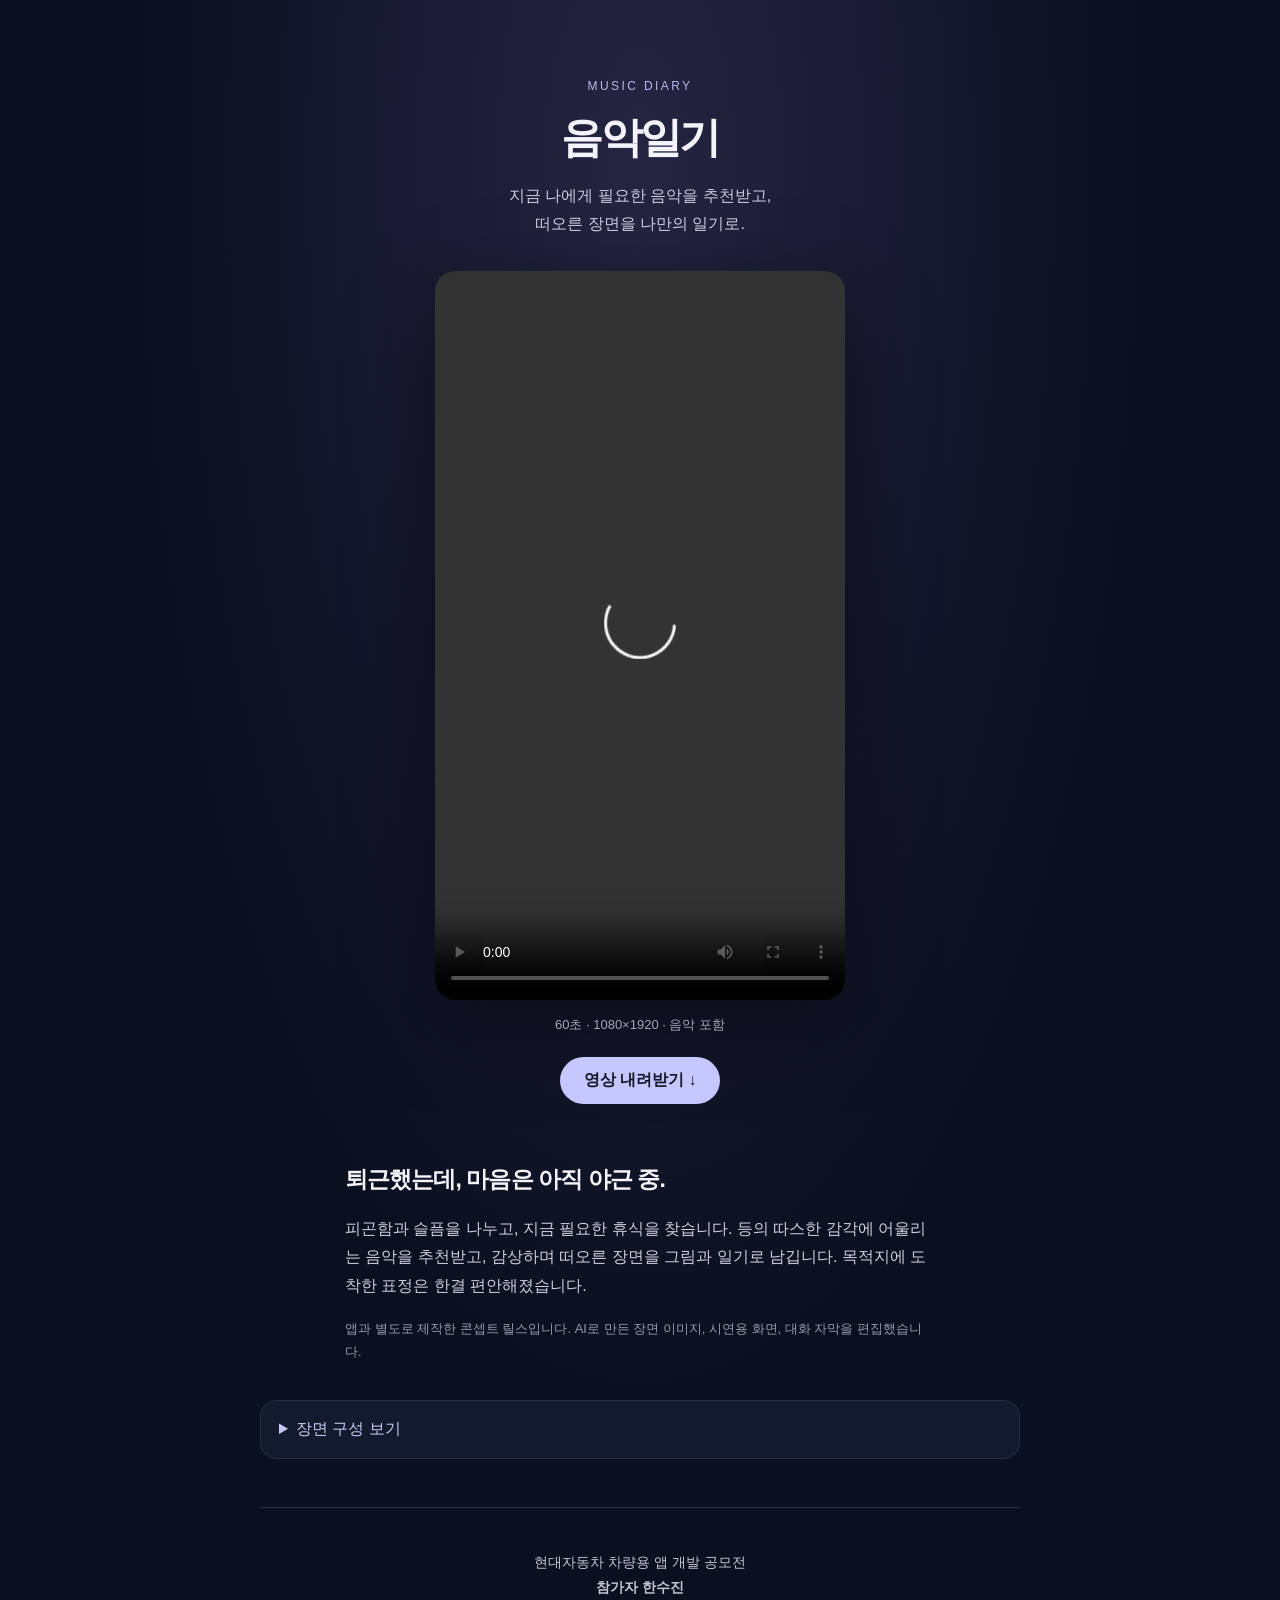
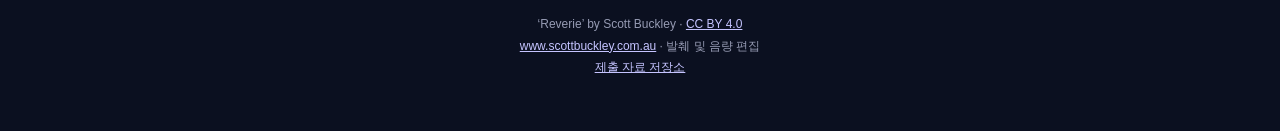
==== index.html @ e68c0955 "Add standalone 60-second Music Diary contest reel" ====
<!doctype html>
<html lang="ko">
<head>
  <meta charset="utf-8">
  <meta name="viewport" content="width=device-width, initial-scale=1">
  <meta name="theme-color" content="#0b1020">
  <meta name="description" content="현대자동차 차량용 앱 개발 공모전 참가자 한수진의 음악일기 콘셉트 릴스입니다.">
  <meta http-equiv="Content-Security-Policy" content="default-src 'self'; style-src 'self'; media-src 'self'; img-src 'self'; object-src 'none'; base-uri 'none'">
  <title>음악일기 · 공모전 제출 영상</title>
  <link rel="stylesheet" href="styles.css">
</head>
<body>
  <main>
    <p class="eyebrow">MUSIC DIARY</p>
    <h1>음악일기</h1>
    <p class="intro">지금 나에게 필요한 음악을 추천받고,<br>떠오른 장면을 나만의 일기로.</p>
    <video controls playsinline preload="metadata" aria-label="음악일기 60초 콘셉트 릴스">
      <source src="assets/music-diary-reel.mp4" type="video/mp4">
      <a href="assets/music-diary-reel.mp4">릴스 영상 내려받기</a>
    </video>
    <p class="caption">60초 · 1080×1920 · 음악 포함</p>
    <a class="download" href="assets/music-diary-reel.mp4" download>영상 내려받기 ↓</a>
    <section>
      <h2>퇴근했는데, 마음은 아직 야근 중.</h2>
      <p>피곤함과 슬픔을 나누고, 지금 필요한 휴식을 찾습니다. 등의 따스한 감각에 어울리는 음악을 추천받고, 감상하며 떠오른 장면을 그림과 일기로 남깁니다. 목적지에 도착한 표정은 한결 편안해졌습니다.</p>
      <p class="note">앱과 별도로 제작한 콘셉트 릴스입니다. AI로 만든 장면 이미지, 시연용 화면, 대화 자막을 편집했습니다.</p>
    </section>
    <details><summary>장면 구성 보기</summary><img src="assets/reel-contact-sheet.jpg" alt="퇴근길 현대자동차 탑승부터 상태·감정·필요한 휴식과 몸의 감각, 음악 추천까지의 장면" width="1080" height="1030" loading="lazy"><img src="assets/reel-contact-sheet-2.jpg" alt="첫 곡 선택, 심상 질문, 음악 감상, 담요와 빗창의 심상, 일기 저장, 편안한 하차와 참가자 엔드카드" width="1080" height="1030" loading="lazy"></details>
    <footer>
      <p>현대자동차 차량용 앱 개발 공모전<br><strong>참가자 한수진</strong></p>
      <p class="credit">‘Reverie’ by Scott Buckley · <a href="https://creativecommons.org/licenses/by/4.0/">CC BY 4.0</a><br><a href="https://www.scottbuckley.com.au/library/reverie/">www.scottbuckley.com.au</a> · 발췌 및 음량 편집<br><a href="https://github.com/sherry09022/music-diary-showcase">제출 자료 저장소</a></p>
    </footer>
  </main>
</body>
</html>
---- styles.css ----
:root{color-scheme:dark;font-family:-apple-system,BlinkMacSystemFont,"Apple SD Gothic Neo","Noto Sans KR",sans-serif;background:#0b1020;color:#f4f3fb}*{box-sizing:border-box}body{margin:0;background:radial-gradient(ellipse at 50% 10%,#242541 0,transparent 55%)}main{width:min(100% - 40px,760px);margin:0 auto;padding:64px 0 40px;text-align:center}.eyebrow{font-size:12px;letter-spacing:.2em;color:#b9b8e9}h1{font-size:42px;letter-spacing:-.06em;margin:12px 0}p{line-height:1.8}.intro{color:#cbcbdc;margin-bottom:32px}video{display:block;width:min(100%,410px);aspect-ratio:9/16;margin:auto;background:#070b12;border-radius:20px;box-shadow:0 24px 90px #0007}.caption{font-size:13px;color:#a4a7bb}.download{display:inline-block;padding:13px 24px;border-radius:30px;background:#c7c7ff;color:#17182a;text-decoration:none;font-weight:600;margin:8px 0 24px}section{max-width:590px;margin:36px auto;text-align:left}h2{font-size:23px;letter-spacing:-.04em}section p{color:#cecedc}.note{font-size:13px;color:#959ab1!important}details{margin:30px 0;text-align:left;background:#141a2d;border:1px solid #272c43;border-radius:16px;padding:18px}summary{cursor:pointer;color:#c8c7f3}details img{display:block;width:100%;height:auto;margin-top:18px;border-radius:8px}footer{margin-top:48px;padding-top:28px;border-top:1px solid #282e44;font-size:14px;color:#c4c4d7}.credit{font-size:12px;color:#969bb3}a{color:#c5c4ff}a:focus-visible,summary:focus-visible{outline:3px solid #eee;outline-offset:5px}@media(max-width:480px){main{padding-top:36px}h1{font-size:36px}h2{font-size:21px}section{margin:28px auto}}
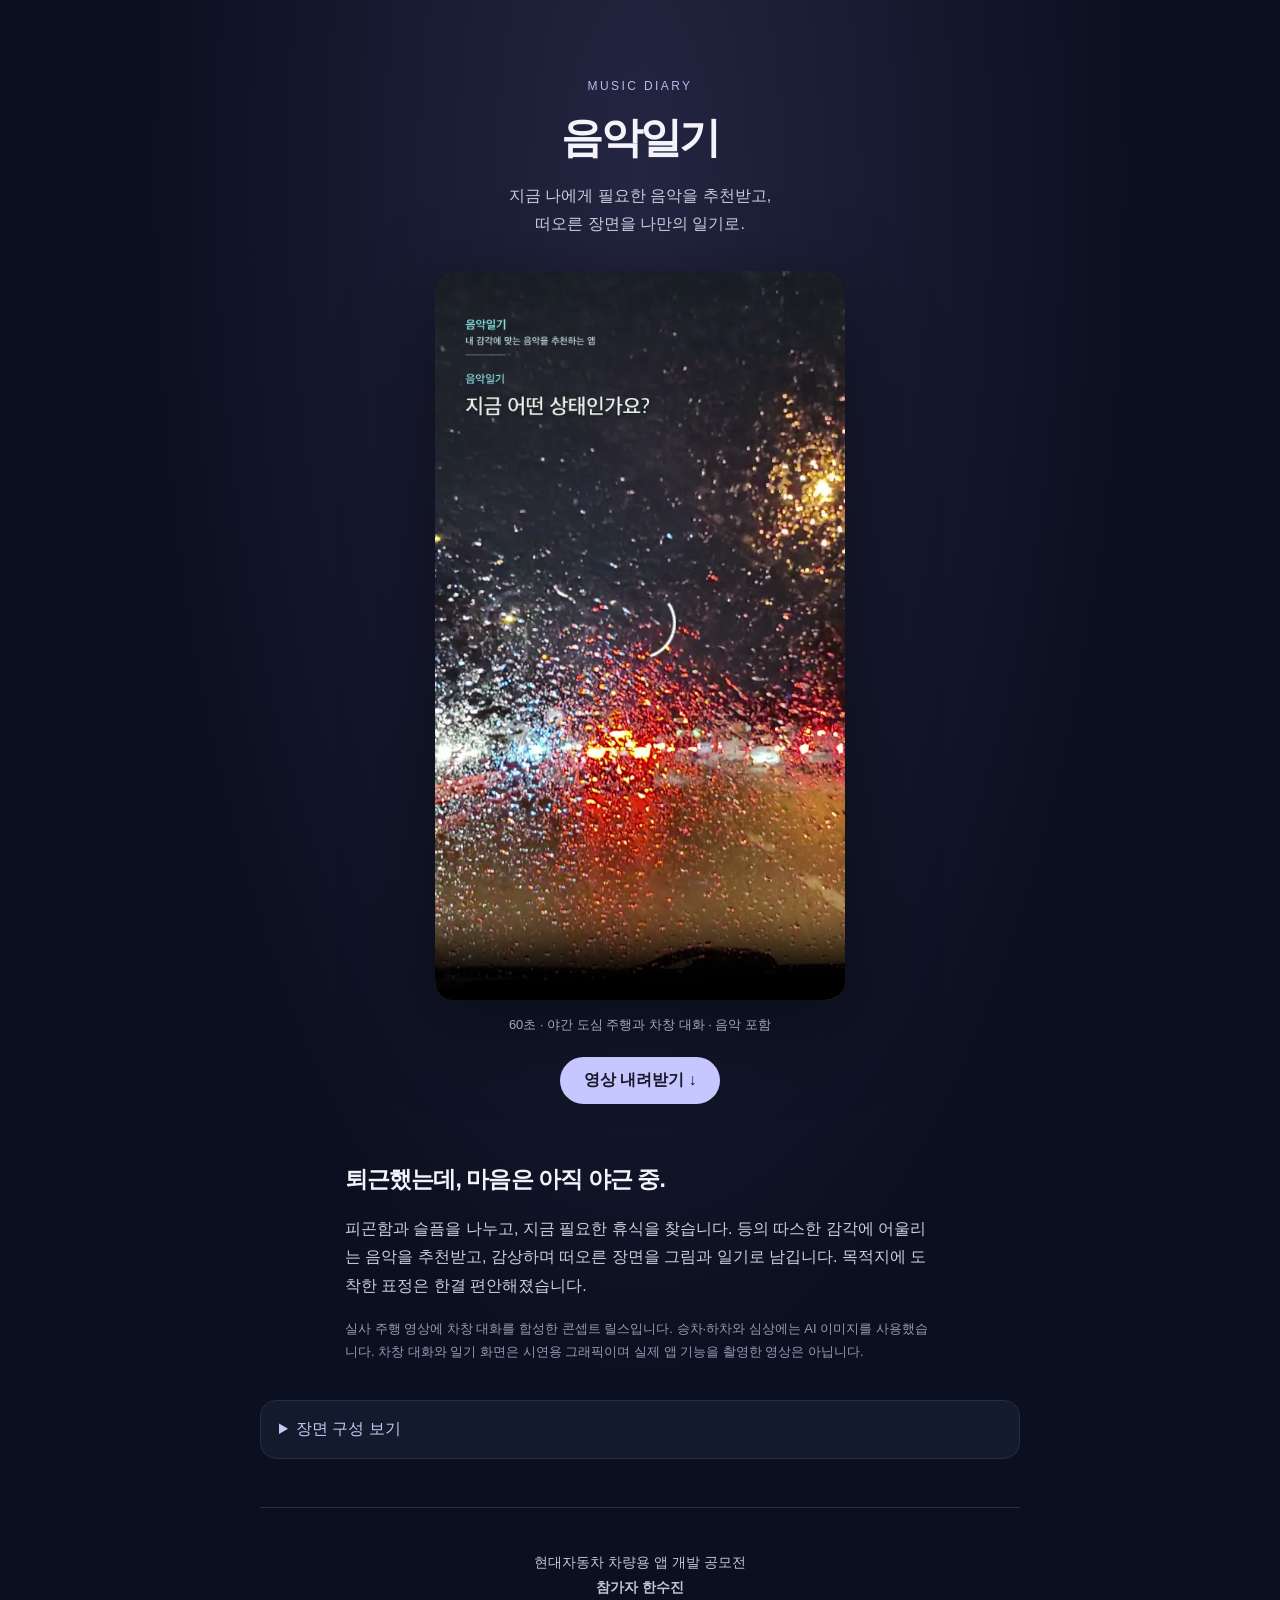
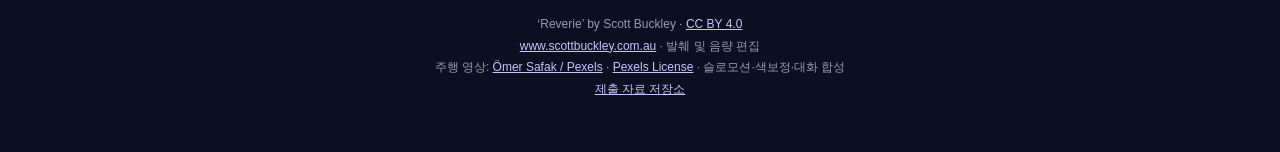
==== commit b0d5072e: "Replace reel driving sequence with rainy night city footage and windshield dialogue" ====
--- a/index.html
+++ b/index.html
@@ -14,21 +14,21 @@
     <p class="eyebrow">MUSIC DIARY</p>
     <h1>음악일기</h1>
     <p class="intro">지금 나에게 필요한 음악을 추천받고,<br>떠오른 장면을 나만의 일기로.</p>
-    <video controls playsinline preload="metadata" aria-label="음악일기 60초 콘셉트 릴스">
-      <source src="assets/music-diary-reel.mp4" type="video/mp4">
-      <a href="assets/music-diary-reel.mp4">릴스 영상 내려받기</a>
+    <video controls playsinline preload="metadata" poster="assets/reel-poster.jpg?v=night-city-20261115" aria-label="와이퍼와 실사 주행 영상 위 차창 대화가 담긴 음악일기 60초 콘셉트 릴스">
+      <source src="assets/music-diary-reel.mp4?v=night-city-20261115" type="video/mp4">
+      <a href="assets/music-diary-reel.mp4?v=night-city-20261115">릴스 영상 내려받기</a>
     </video>
-    <p class="caption">60초 · 1080×1920 · 음악 포함</p>
-    <a class="download" href="assets/music-diary-reel.mp4" download>영상 내려받기 ↓</a>
+    <p class="caption">60초 · 야간 도심 주행과 차창 대화 · 음악 포함</p>
+    <a class="download" href="assets/music-diary-reel.mp4?v=night-city-20261115" download>영상 내려받기 ↓</a>
     <section>
       <h2>퇴근했는데, 마음은 아직 야근 중.</h2>
       <p>피곤함과 슬픔을 나누고, 지금 필요한 휴식을 찾습니다. 등의 따스한 감각에 어울리는 음악을 추천받고, 감상하며 떠오른 장면을 그림과 일기로 남깁니다. 목적지에 도착한 표정은 한결 편안해졌습니다.</p>
-      <p class="note">앱과 별도로 제작한 콘셉트 릴스입니다. AI로 만든 장면 이미지, 시연용 화면, 대화 자막을 편집했습니다.</p>
+      <p class="note">실사 주행 영상에 차창 대화를 합성한 콘셉트 릴스입니다. 승차·하차와 심상에는 AI 이미지를 사용했습니다. 차창 대화와 일기 화면은 시연용 그래픽이며 실제 앱 기능을 촬영한 영상은 아닙니다.</p>
     </section>
     <details><summary>장면 구성 보기</summary><img src="assets/reel-contact-sheet.jpg" alt="퇴근길 현대자동차 탑승부터 상태·감정·필요한 휴식과 몸의 감각, 음악 추천까지의 장면" width="1080" height="1030" loading="lazy"><img src="assets/reel-contact-sheet-2.jpg" alt="첫 곡 선택, 심상 질문, 음악 감상, 담요와 빗창의 심상, 일기 저장, 편안한 하차와 참가자 엔드카드" width="1080" height="1030" loading="lazy"></details>
     <footer>
       <p>현대자동차 차량용 앱 개발 공모전<br><strong>참가자 한수진</strong></p>
-      <p class="credit">‘Reverie’ by Scott Buckley · <a href="https://creativecommons.org/licenses/by/4.0/">CC BY 4.0</a><br><a href="https://www.scottbuckley.com.au/library/reverie/">www.scottbuckley.com.au</a> · 발췌 및 음량 편집<br><a href="https://github.com/sherry09022/music-diary-showcase">제출 자료 저장소</a></p>
+      <p class="credit">‘Reverie’ by Scott Buckley · <a href="https://creativecommons.org/licenses/by/4.0/">CC BY 4.0</a><br><a href="https://www.scottbuckley.com.au/library/reverie/">www.scottbuckley.com.au</a> · 발췌 및 음량 편집<br>주행 영상: <a href="https://www.pexels.com/video/nighttime-rainy-highway-traffic-scene-35584072/">Ömer Safak / Pexels</a> · <a href="https://www.pexels.com/license/">Pexels License</a> · 슬로모션·색보정·대화 합성<br><a href="https://github.com/sherry09022/music-diary-showcase">제출 자료 저장소</a></p>
     </footer>
   </main>
 </body>
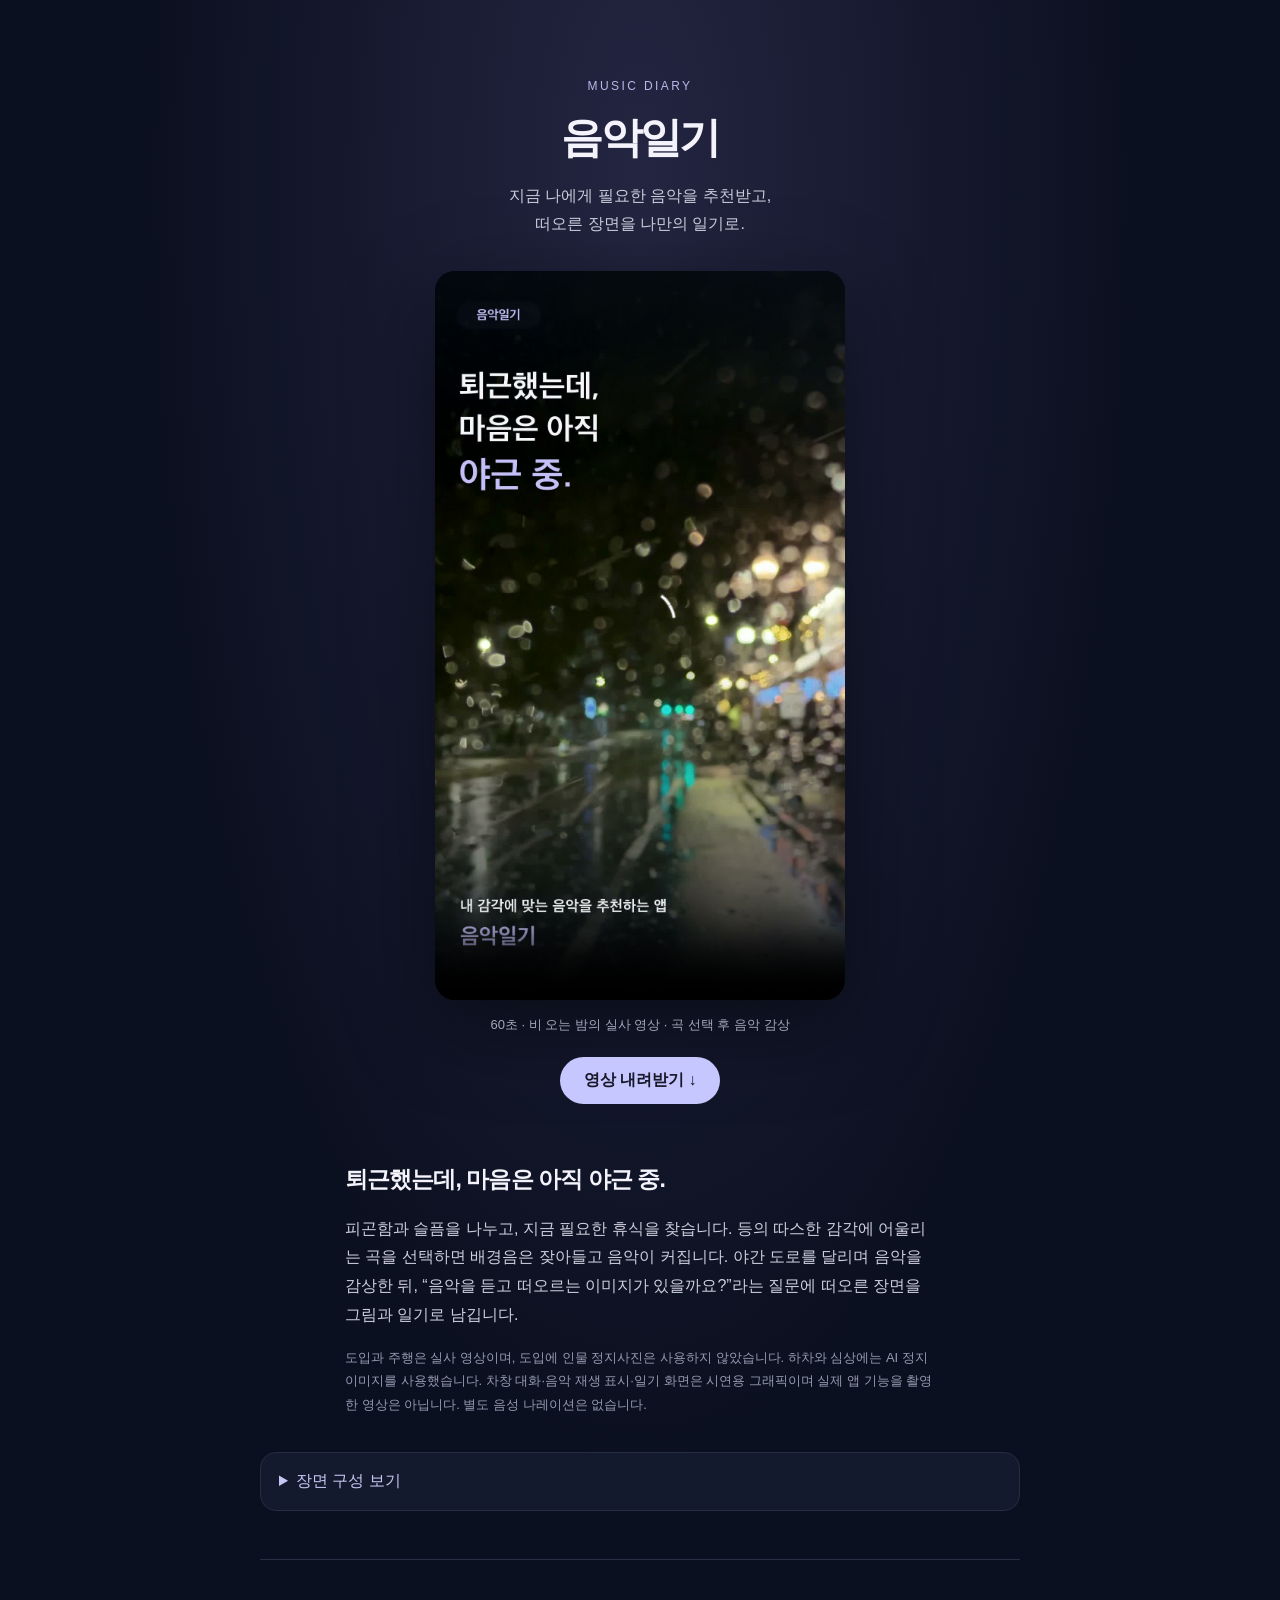
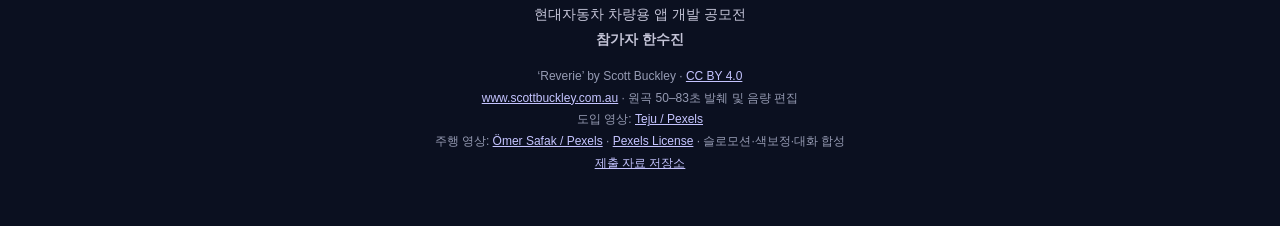
==== commit fb75c97a: "Use a live-action opening and highlight selected music in the reel" ====
--- a/index.html
+++ b/index.html
@@ -14,21 +14,21 @@
     <p class="eyebrow">MUSIC DIARY</p>
     <h1>음악일기</h1>
     <p class="intro">지금 나에게 필요한 음악을 추천받고,<br>떠오른 장면을 나만의 일기로.</p>
-    <video controls playsinline preload="metadata" poster="assets/reel-poster.jpg?v=night-city-20261115" aria-label="와이퍼와 실사 주행 영상 위 차창 대화가 담긴 음악일기 60초 콘셉트 릴스">
-      <source src="assets/music-diary-reel.mp4?v=night-city-20261115" type="video/mp4">
-      <a href="assets/music-diary-reel.mp4?v=night-city-20261115">릴스 영상 내려받기</a>
+    <video controls playsinline preload="metadata" poster="assets/reel-poster.jpg?v=live-intro-20261115" aria-label="곡을 선택하고 야간 주행 중 음악을 감상하는 음악일기 60초 콘셉트 릴스">
+      <source src="assets/music-diary-reel.mp4?v=live-intro-20261115" type="video/mp4">
+      <a href="assets/music-diary-reel.mp4?v=live-intro-20261115">릴스 영상 내려받기</a>
     </video>
-    <p class="caption">60초 · 야간 도심 주행과 차창 대화 · 음악 포함</p>
-    <a class="download" href="assets/music-diary-reel.mp4?v=night-city-20261115" download>영상 내려받기 ↓</a>
+    <p class="caption">60초 · 비 오는 밤의 실사 영상 · 곡 선택 후 음악 감상</p>
+    <a class="download" href="assets/music-diary-reel.mp4?v=live-intro-20261115" download>영상 내려받기 ↓</a>
     <section>
       <h2>퇴근했는데, 마음은 아직 야근 중.</h2>
-      <p>피곤함과 슬픔을 나누고, 지금 필요한 휴식을 찾습니다. 등의 따스한 감각에 어울리는 음악을 추천받고, 감상하며 떠오른 장면을 그림과 일기로 남깁니다. 목적지에 도착한 표정은 한결 편안해졌습니다.</p>
-      <p class="note">실사 주행 영상에 차창 대화를 합성한 콘셉트 릴스입니다. 승차·하차와 심상에는 AI 이미지를 사용했습니다. 차창 대화와 일기 화면은 시연용 그래픽이며 실제 앱 기능을 촬영한 영상은 아닙니다.</p>
+      <p>피곤함과 슬픔을 나누고, 지금 필요한 휴식을 찾습니다. 등의 따스한 감각에 어울리는 곡을 선택하면 배경음은 잦아들고 음악이 커집니다. 야간 도로를 달리며 음악을 감상한 뒤, “음악을 듣고 떠오르는 이미지가 있을까요?”라는 질문에 떠오른 장면을 그림과 일기로 남깁니다.</p>
+      <p class="note">도입과 주행은 실사 영상이며, 도입에 인물 정지사진은 사용하지 않았습니다. 하차와 심상에는 AI 정지 이미지를 사용했습니다. 차창 대화·음악 재생 표시·일기 화면은 시연용 그래픽이며 실제 앱 기능을 촬영한 영상은 아닙니다. 별도 음성 나레이션은 없습니다.</p>
     </section>
-    <details><summary>장면 구성 보기</summary><img src="assets/reel-contact-sheet.jpg" alt="퇴근길 현대자동차 탑승부터 상태·감정·필요한 휴식과 몸의 감각, 음악 추천까지의 장면" width="1080" height="1030" loading="lazy"><img src="assets/reel-contact-sheet-2.jpg" alt="첫 곡 선택, 심상 질문, 음악 감상, 담요와 빗창의 심상, 일기 저장, 편안한 하차와 참가자 엔드카드" width="1080" height="1030" loading="lazy"></details>
+    <details><summary>장면 구성 보기</summary><img src="assets/reel-contact-sheet.jpg?v=live-intro-20261115" alt="비 오는 밤의 실사 도입부터 상태·감정·필요한 휴식과 몸의 감각, 음악 추천까지의 장면" width="1080" height="1030" loading="lazy"><img src="assets/reel-contact-sheet-2.jpg?v=live-intro-20261115" alt="첫 곡 선택, 야간 주행 중 음악 감상, 심상 질문과 담요·빗창의 심상, 일기 저장, 편안한 하차와 참가자 엔드카드" width="1080" height="1030" loading="lazy"></details>
     <footer>
       <p>현대자동차 차량용 앱 개발 공모전<br><strong>참가자 한수진</strong></p>
-      <p class="credit">‘Reverie’ by Scott Buckley · <a href="https://creativecommons.org/licenses/by/4.0/">CC BY 4.0</a><br><a href="https://www.scottbuckley.com.au/library/reverie/">www.scottbuckley.com.au</a> · 발췌 및 음량 편집<br>주행 영상: <a href="https://www.pexels.com/video/nighttime-rainy-highway-traffic-scene-35584072/">Ömer Safak / Pexels</a> · <a href="https://www.pexels.com/license/">Pexels License</a> · 슬로모션·색보정·대화 합성<br><a href="https://github.com/sherry09022/music-diary-showcase">제출 자료 저장소</a></p>
+      <p class="credit">‘Reverie’ by Scott Buckley · <a href="https://creativecommons.org/licenses/by/4.0/">CC BY 4.0</a><br><a href="https://www.scottbuckley.com.au/library/reverie/">www.scottbuckley.com.au</a> · 원곡 50–83초 발췌 및 음량 편집<br>도입 영상: <a href="https://www.pexels.com/video/rainy-night-street-with-blurred-lights-35180823/">Teju / Pexels</a><br>주행 영상: <a href="https://www.pexels.com/video/nighttime-rainy-highway-traffic-scene-35584072/">Ömer Safak / Pexels</a> · <a href="https://www.pexels.com/license/">Pexels License</a> · 슬로모션·색보정·대화 합성<br><a href="https://github.com/sherry09022/music-diary-showcase">제출 자료 저장소</a></p>
     </footer>
   </main>
 </body>
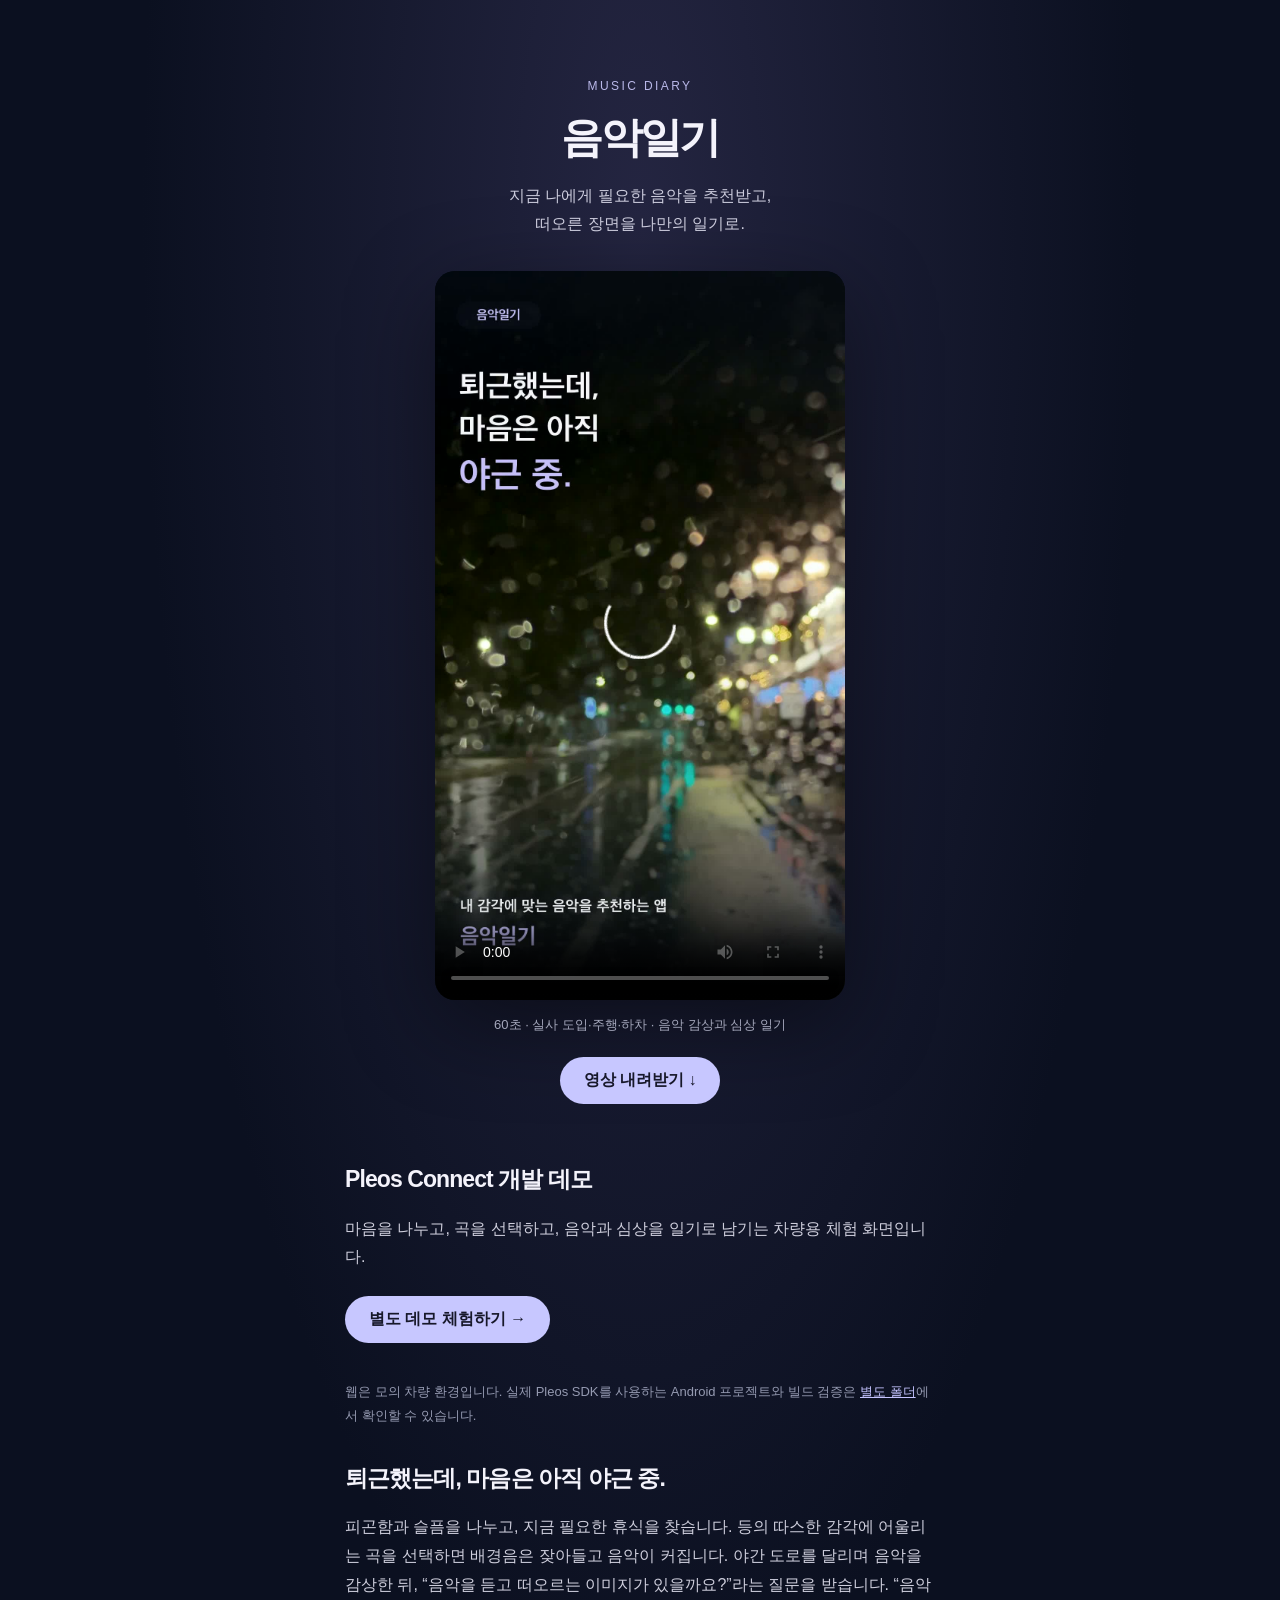
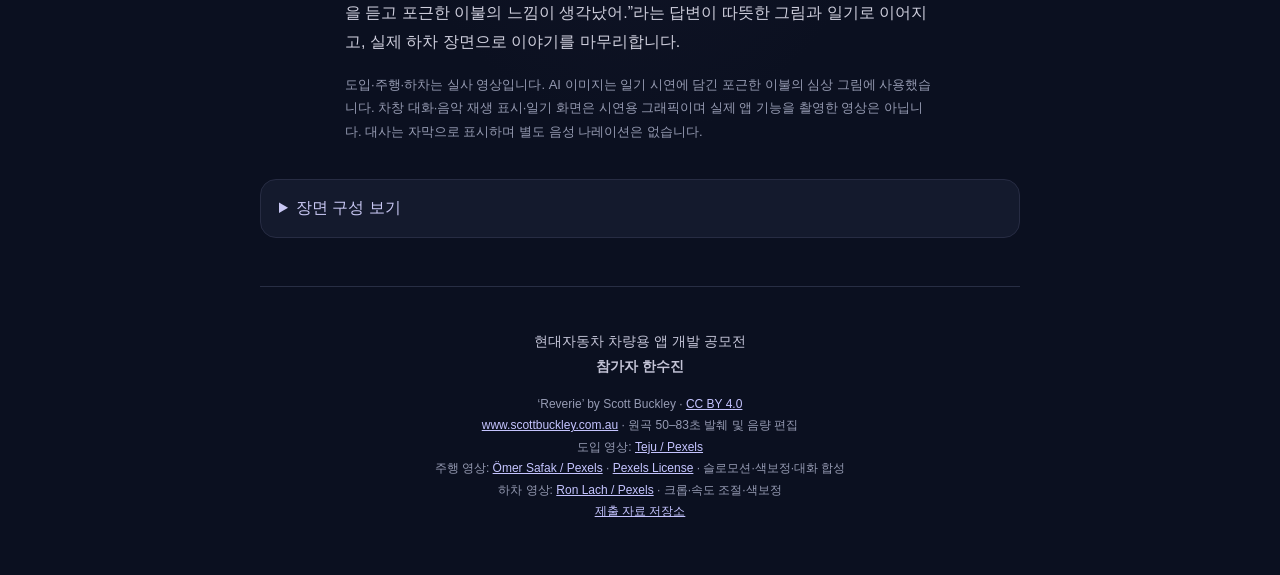
==== commit 0d49f7ee: "Add isolated Pleos SDK demo and update live-action reel" ====
--- a/index.html
+++ b/index.html
@@ -14,21 +14,27 @@
     <p class="eyebrow">MUSIC DIARY</p>
     <h1>음악일기</h1>
     <p class="intro">지금 나에게 필요한 음악을 추천받고,<br>떠오른 장면을 나만의 일기로.</p>
-    <video controls playsinline preload="metadata" poster="assets/reel-poster.jpg?v=live-intro-20261115" aria-label="곡을 선택하고 야간 주행 중 음악을 감상하는 음악일기 60초 콘셉트 릴스">
-      <source src="assets/music-diary-reel.mp4?v=live-intro-20261115" type="video/mp4">
-      <a href="assets/music-diary-reel.mp4?v=live-intro-20261115">릴스 영상 내려받기</a>
+    <video controls playsinline preload="metadata" poster="assets/reel-poster.jpg?v=live-exit-20261115" aria-label="곡 선택과 야간 주행 중 음악 감상, 포근한 이불의 심상 일기와 실제 하차를 담은 음악일기 60초 콘셉트 릴스">
+      <source src="assets/music-diary-reel.mp4?v=live-exit-20261115" type="video/mp4">
+      <a href="assets/music-diary-reel.mp4?v=live-exit-20261115">릴스 영상 내려받기</a>
     </video>
-    <p class="caption">60초 · 비 오는 밤의 실사 영상 · 곡 선택 후 음악 감상</p>
-    <a class="download" href="assets/music-diary-reel.mp4?v=live-intro-20261115" download>영상 내려받기 ↓</a>
+    <p class="caption">60초 · 실사 도입·주행·하차 · 음악 감상과 심상 일기</p>
+    <a class="download" href="assets/music-diary-reel.mp4?v=live-exit-20261115" download>영상 내려받기 ↓</a>
+    <section>
+      <h2>Pleos Connect 개발 데모</h2>
+      <p>마음을 나누고, 곡을 선택하고, 음악과 심상을 일기로 남기는 차량용 체험 화면입니다.</p>
+      <a class="download" href="pleos-demo/">별도 데모 체험하기 →</a>
+      <p class="note">웹은 모의 차량 환경입니다. 실제 Pleos SDK를 사용하는 Android 프로젝트와 빌드 검증은 <a href="https://github.com/sherry09022/music-diary-showcase/tree/main/pleos-demo">별도 폴더</a>에서 확인할 수 있습니다.</p>
+    </section>
     <section>
       <h2>퇴근했는데, 마음은 아직 야근 중.</h2>
-      <p>피곤함과 슬픔을 나누고, 지금 필요한 휴식을 찾습니다. 등의 따스한 감각에 어울리는 곡을 선택하면 배경음은 잦아들고 음악이 커집니다. 야간 도로를 달리며 음악을 감상한 뒤, “음악을 듣고 떠오르는 이미지가 있을까요?”라는 질문에 떠오른 장면을 그림과 일기로 남깁니다.</p>
-      <p class="note">도입과 주행은 실사 영상이며, 도입에 인물 정지사진은 사용하지 않았습니다. 하차와 심상에는 AI 정지 이미지를 사용했습니다. 차창 대화·음악 재생 표시·일기 화면은 시연용 그래픽이며 실제 앱 기능을 촬영한 영상은 아닙니다. 별도 음성 나레이션은 없습니다.</p>
+      <p>피곤함과 슬픔을 나누고, 지금 필요한 휴식을 찾습니다. 등의 따스한 감각에 어울리는 곡을 선택하면 배경음은 잦아들고 음악이 커집니다. 야간 도로를 달리며 음악을 감상한 뒤, “음악을 듣고 떠오르는 이미지가 있을까요?”라는 질문을 받습니다. “음악을 듣고 포근한 이불의 느낌이 생각났어.”라는 답변이 따뜻한 그림과 일기로 이어지고, 실제 하차 장면으로 이야기를 마무리합니다.</p>
+      <p class="note">도입·주행·하차는 실사 영상입니다. AI 이미지는 일기 시연에 담긴 포근한 이불의 심상 그림에 사용했습니다. 차창 대화·음악 재생 표시·일기 화면은 시연용 그래픽이며 실제 앱 기능을 촬영한 영상은 아닙니다. 대사는 자막으로 표시하며 별도 음성 나레이션은 없습니다.</p>
     </section>
-    <details><summary>장면 구성 보기</summary><img src="assets/reel-contact-sheet.jpg?v=live-intro-20261115" alt="비 오는 밤의 실사 도입부터 상태·감정·필요한 휴식과 몸의 감각, 음악 추천까지의 장면" width="1080" height="1030" loading="lazy"><img src="assets/reel-contact-sheet-2.jpg?v=live-intro-20261115" alt="첫 곡 선택, 야간 주행 중 음악 감상, 심상 질문과 담요·빗창의 심상, 일기 저장, 편안한 하차와 참가자 엔드카드" width="1080" height="1030" loading="lazy"></details>
+    <details><summary>장면 구성 보기</summary><img src="assets/reel-contact-sheet.jpg?v=live-exit-20261115" alt="비 오는 밤의 실사 도입부터 상태·감정·필요한 휴식과 몸의 감각, 음악 추천까지의 장면" width="1080" height="1030" loading="lazy"><img src="assets/reel-contact-sheet-2.jpg?v=live-exit-20261115" alt="첫 곡 선택, 야간 주행 중 음악 감상, 심상 질문과 포근한 이불의 심상, 일기 저장, 실제 하차와 참가자 엔드카드" width="1080" height="1030" loading="lazy"></details>
     <footer>
       <p>현대자동차 차량용 앱 개발 공모전<br><strong>참가자 한수진</strong></p>
-      <p class="credit">‘Reverie’ by Scott Buckley · <a href="https://creativecommons.org/licenses/by/4.0/">CC BY 4.0</a><br><a href="https://www.scottbuckley.com.au/library/reverie/">www.scottbuckley.com.au</a> · 원곡 50–83초 발췌 및 음량 편집<br>도입 영상: <a href="https://www.pexels.com/video/rainy-night-street-with-blurred-lights-35180823/">Teju / Pexels</a><br>주행 영상: <a href="https://www.pexels.com/video/nighttime-rainy-highway-traffic-scene-35584072/">Ömer Safak / Pexels</a> · <a href="https://www.pexels.com/license/">Pexels License</a> · 슬로모션·색보정·대화 합성<br><a href="https://github.com/sherry09022/music-diary-showcase">제출 자료 저장소</a></p>
+      <p class="credit">‘Reverie’ by Scott Buckley · <a href="https://creativecommons.org/licenses/by/4.0/">CC BY 4.0</a><br><a href="https://www.scottbuckley.com.au/library/reverie/">www.scottbuckley.com.au</a> · 원곡 50–83초 발췌 및 음량 편집<br>도입 영상: <a href="https://www.pexels.com/video/rainy-night-street-with-blurred-lights-35180823/">Teju / Pexels</a><br>주행 영상: <a href="https://www.pexels.com/video/nighttime-rainy-highway-traffic-scene-35584072/">Ömer Safak / Pexels</a> · <a href="https://www.pexels.com/license/">Pexels License</a> · 슬로모션·색보정·대화 합성<br>하차 영상: <a href="https://www.pexels.com/video/a-woman-getting-out-of-a-car-9520614/">Ron Lach / Pexels</a> · 크롭·속도 조절·색보정<br><a href="https://github.com/sherry09022/music-diary-showcase">제출 자료 저장소</a></p>
     </footer>
   </main>
 </body>
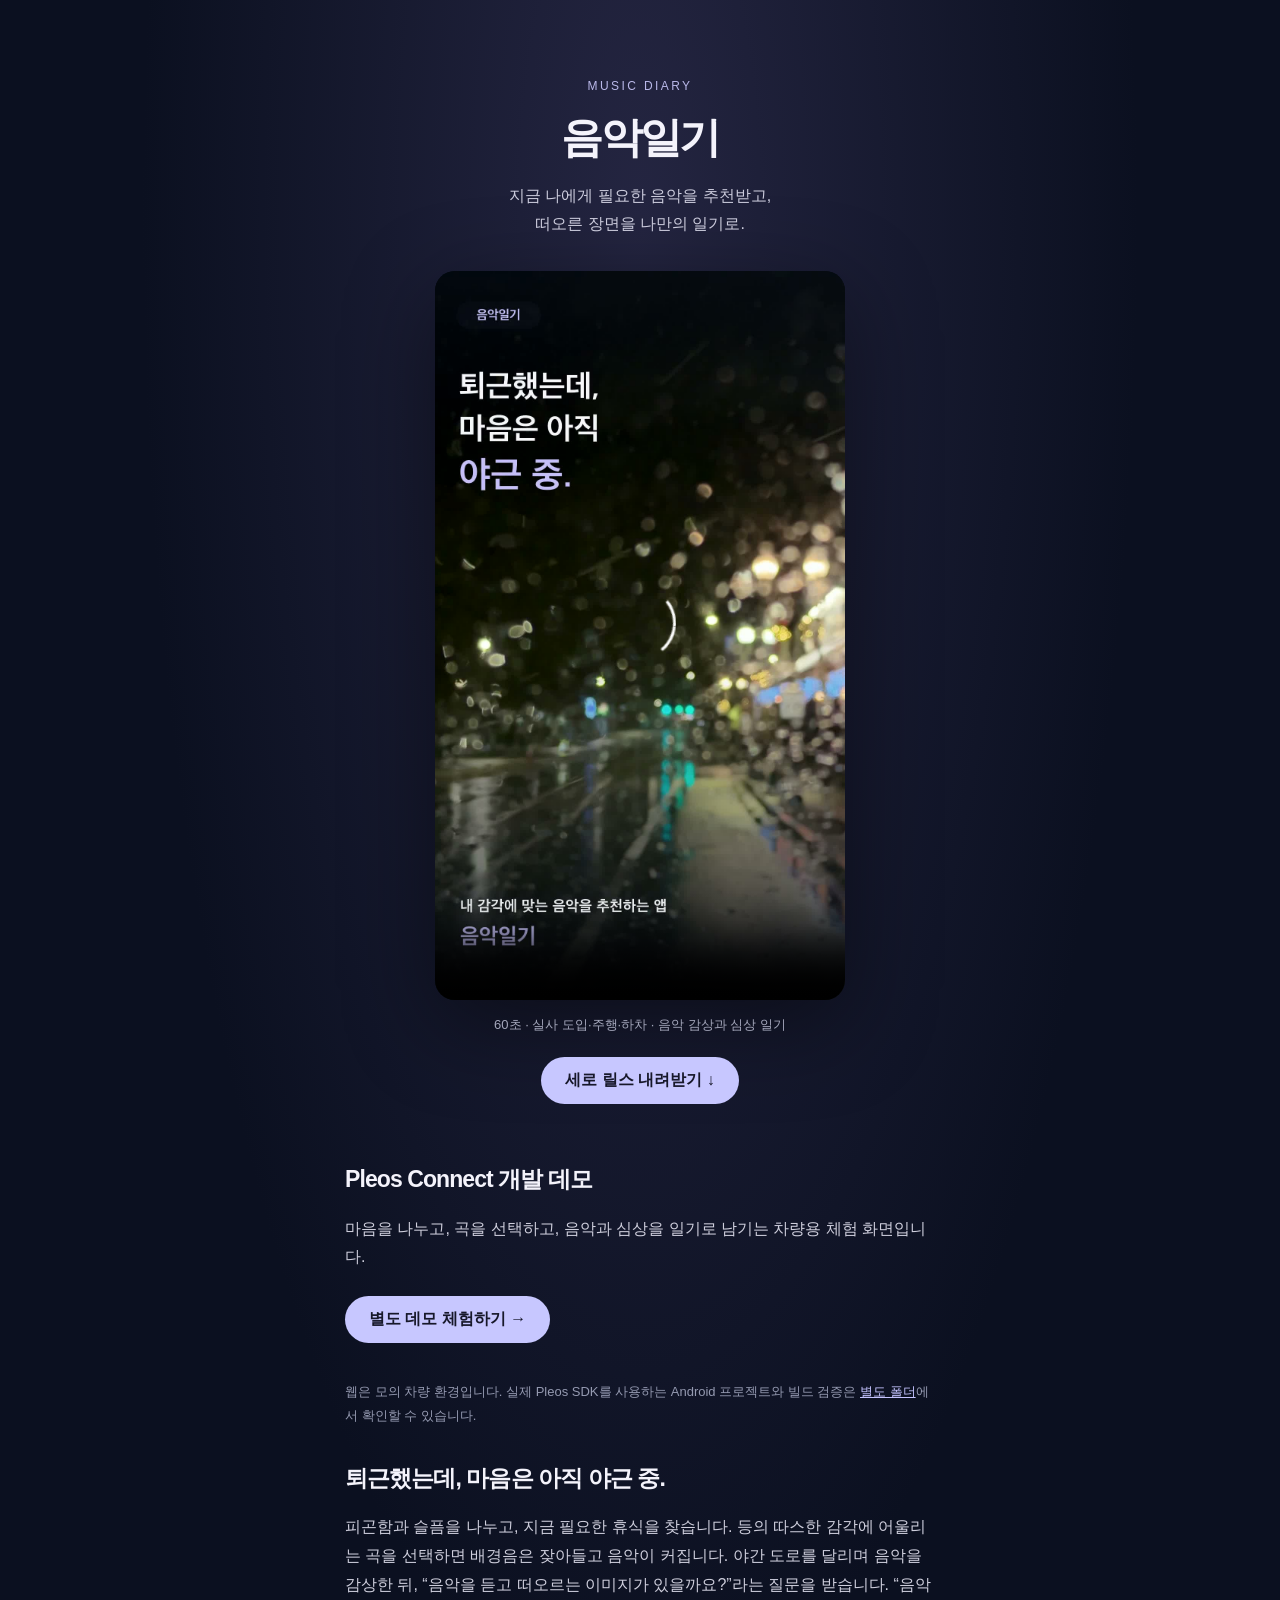
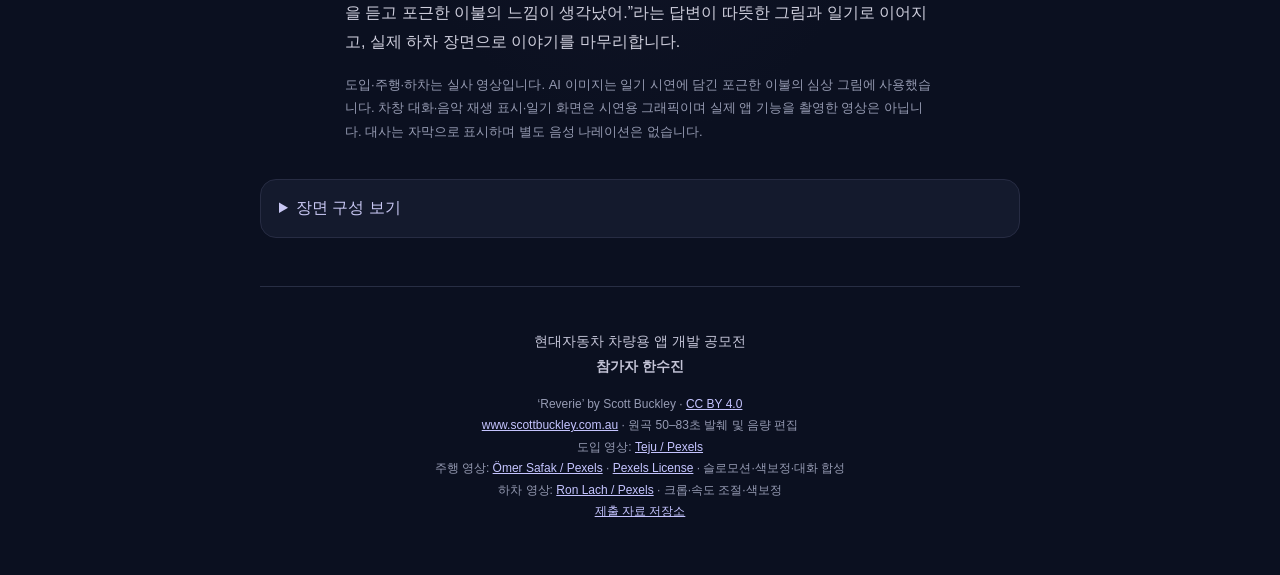
==== commit d6917e6b: "Publish portrait Instagram versions of the reel and web demo" ====
--- a/index.html
+++ b/index.html
@@ -15,11 +15,11 @@
     <h1>음악일기</h1>
     <p class="intro">지금 나에게 필요한 음악을 추천받고,<br>떠오른 장면을 나만의 일기로.</p>
     <video controls playsinline preload="metadata" poster="assets/reel-poster.jpg?v=live-exit-20261115" aria-label="곡 선택과 야간 주행 중 음악 감상, 포근한 이불의 심상 일기와 실제 하차를 담은 음악일기 60초 콘셉트 릴스">
-      <source src="assets/music-diary-reel.mp4?v=live-exit-20261115" type="video/mp4">
-      <a href="assets/music-diary-reel.mp4?v=live-exit-20261115">릴스 영상 내려받기</a>
+      <source src="assets/music-diary-reel.mp4?v=instagram-vertical-20261115" type="video/mp4">
+      <a href="assets/music-diary-reel.mp4?v=instagram-vertical-20261115">릴스 영상 내려받기</a>
     </video>
     <p class="caption">60초 · 실사 도입·주행·하차 · 음악 감상과 심상 일기</p>
-    <a class="download" href="assets/music-diary-reel.mp4?v=live-exit-20261115" download>영상 내려받기 ↓</a>
+    <a class="download" href="assets/music-diary-reel.mp4?v=instagram-vertical-20261115" download="Music-Diary-Instagram-1080x1920.mp4">세로 릴스 내려받기 ↓</a>
     <section>
       <h2>Pleos Connect 개발 데모</h2>
       <p>마음을 나누고, 곡을 선택하고, 음악과 심상을 일기로 남기는 차량용 체험 화면입니다.</p>
